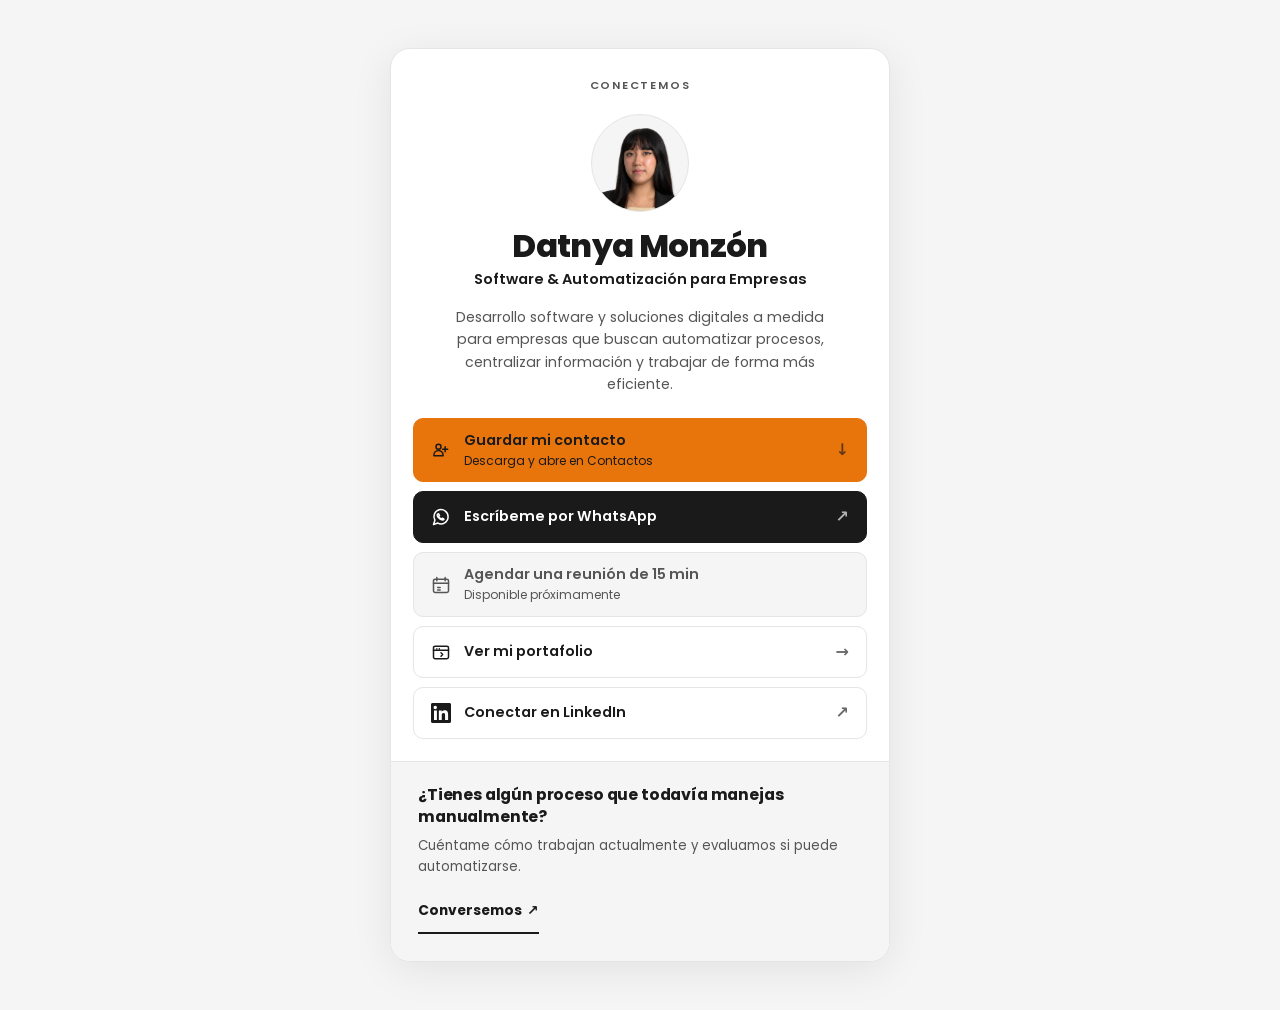
==== contacto/index.html @ d7c232b7 "feat: añadir tarjeta digital de networking" ====
<!DOCTYPE html>
<html lang="es">
<head>
  <meta charset="utf-8" />
  <meta name="viewport" content="width=device-width, initial-scale=1" />
  <meta name="robots" content="noindex, nofollow" />
  <meta name="theme-color" content="#1A1A1A" />
  <meta name="description" content="Conecta con Datnya Monzón: guarda su contacto, explora su trabajo o conversemos." />
  <title>Contacto profesional | Datnya Monzón</title>
  <link rel="icon" type="image/svg+xml" href="../assets/favicon.svg" />
  <link rel="preconnect" href="https://fonts.googleapis.com" />
  <link rel="preconnect" href="https://fonts.gstatic.com" crossorigin />
  <link href="https://fonts.googleapis.com/css2?family=Poppins:wght@400;500;600;700;800&display=swap" rel="stylesheet" />
  <link rel="stylesheet" href="../networking/networking.css" />
  <script defer src="../networking/contact-config.js"></script>
  <script defer src="../networking/analytics.js"></script>
  <script defer src="../networking/networking.js"></script>
</head>
<body class="networking-page" data-page="contacto">
  <main class="networking-shell">
    <article class="networking-card contact-landing" aria-labelledby="contact-name">
      <header class="contact-landing__header">
        <p class="networking-eyebrow">Conectemos</p>
        <div class="portrait portrait--landing">
          <img src="../assets/datnya-foto.webp" width="1000" height="1414" alt="Retrato de Datnya Monzón" fetchpriority="high" />
        </div>
        <h1 id="contact-name">Datnya Monzón</h1>
        <p class="identity-role">Software &amp; Automatización para Empresas</p>
        <p class="contact-landing__description">Desarrollo software y soluciones digitales a medida para empresas que buscan automatizar procesos, centralizar información y trabajar de forma más eficiente.</p>
      </header>
      <section class="contact-landing__actions" aria-label="Formas de conectar">
        <div id="contact-actions" class="action-list"></div>
      </section>
      <aside class="networking-cta" aria-labelledby="networking-cta-title">
        <h2 id="networking-cta-title">¿Tienes algún proceso que todavía manejas manualmente?</h2>
        <p>Cuéntame cómo trabajan actualmente y evaluamos si puede automatizarse.</p>
        <a id="networking-cta-link" href="#">Conversemos <span aria-hidden="true">↗</span></a>
      </aside>
    </article>
  </main>
</body>
</html>
---- networking/networking.css ----
/* Extensión aislada del lenguaje visual de estilos.css: Poppins, negro, blanco,
   gris y naranja reservado para la acción principal. */
:root {
  --delta: #E8740C;
  --frame: #1A1A1A;
  --frame-soft: #2D2D2D;
  --evidence: #FFFFFF;
  --meta-700: #555555;
  --meta-200: #E5E5E5;
  --meta-100: #F5F5F5;
  --ease-out: cubic-bezier(.16, 1, .3, 1);
}
*, *::before, *::after { box-sizing: border-box; }
html { min-width: 320px; }
body { margin: 0; }
.networking-page {
  min-height: 100svh;
  padding: clamp(16px, 4vw, 48px);
  background: var(--meta-100);
  color: var(--frame);
  font: 400 1rem/1.55 Poppins, system-ui, sans-serif;
  -webkit-font-smoothing: antialiased;
}
.networking-page a { color: inherit; text-decoration: none; }
.networking-page img { display: block; max-width: 100%; }
.networking-page :focus-visible { outline: 3px solid var(--delta); outline-offset: 3px; }
.networking-shell { min-height: calc(100svh - clamp(32px, 8vw, 96px)); display: grid; place-items: center; }
.networking-card {
  width: min(100%, 500px);
  overflow: hidden;
  background: var(--evidence);
  border: 1px solid var(--meta-200);
  border-radius: 20px;
  box-shadow: 0 8px 40px rgba(0,0,0,.08);
  animation: card-in .45s var(--ease-out) both;
}
.networking-eyebrow { margin: 0; font-size: .7rem; font-weight: 600; letter-spacing: .16em; text-transform: uppercase; }
.portrait { position: relative; overflow: hidden; flex: none; border-radius: 50%; }
.portrait img { width: 100%; height: 100%; object-fit: cover; object-position: center top; transform: scale(1.8); transform-origin: center top; }
.identity-role { margin: 4px 0 0; font-size: .91rem; font-weight: 600; line-height: 1.4; }

.business-card { background: var(--frame); border-color: var(--frame-soft); color: #fff; }
.business-card__identity { padding: 28px 26px 25px; background: var(--frame); color: #fff; }
.business-card__identity .networking-eyebrow { color: #cfcfcf; }
.business-card__profile { display: flex; gap: 18px; align-items: center; margin-top: 25px; }
.portrait--card { width: 82px; height: 82px; background: #f3f3f3; border: 2px solid rgba(255,255,255,.45); }
.business-card h1, .contact-landing h1 { margin: 0; font-size: clamp(1.55rem, 6vw, 2rem); line-height: 1.15; letter-spacing: -.02em; font-weight: 800; }
.business-card__description { margin: 22px 0 0; max-width: 42ch; color: #e0e0e0; font-size: .9rem; line-height: 1.55; }
.qr-card { padding: 25px 24px 31px; text-align: center; background: var(--frame); color: #fff; }
.qr-card__frame { width: min(72vw, 258px); height: min(72vw, 258px); margin: 0 auto; padding: 9px; background: #fff; border: 1px solid var(--meta-200); border-radius: 12px; }
.qr-card__frame img { width: 100%; height: 100%; image-rendering: crisp-edges; }
.qr-card__instruction { margin: 19px auto 4px; max-width: 30ch; font-size: .92rem; font-weight: 600; line-height: 1.45; }
.qr-card__domain { margin: 0; color: #cfcfcf; font-size: .78rem; }

.contact-landing__header { padding: 28px 27px 22px; text-align: center; }
.contact-landing__header .networking-eyebrow { color: var(--meta-700); }
.portrait--landing { width: 98px; height: 98px; margin: 20px auto 16px; background: var(--meta-100); border: 1px solid var(--meta-200); }
.contact-landing__description { margin: 16px auto 0; max-width: 43ch; color: var(--meta-700); font-size: .88rem; line-height: 1.6; }
.contact-landing__actions { padding: 0 22px 22px; }
.action-list { display: grid; gap: 9px; }
.action-button {
  min-height: 52px;
  display: flex;
  gap: 13px;
  align-items: center;
  width: 100%;
  padding: 12px 17px;
  border: 1px solid var(--meta-200);
  border-radius: 10px;
  background: #fff;
  color: var(--frame);
  font: 600 .89rem/1.4 Poppins, system-ui, sans-serif;
  transition: transform .2s var(--ease-out), box-shadow .2s var(--ease-out), border-color .2s var(--ease-out);
}
.action-button svg { width: 20px; height: 20px; flex: none; }
.action-button__label { flex: 1; }
.action-button__arrow { flex: none; font-size: 1rem; line-height: 1; opacity: .65; }
.action-button--primary { background: var(--delta); border-color: var(--delta); color: var(--frame) !important; }
.action-button--strong { background: var(--frame); border-color: var(--frame); color: #fff !important; }
.action-button--disabled { background: var(--meta-100); color: var(--meta-700); cursor: not-allowed; }
.action-button__hint { display: block; margin-top: 2px; font-size: .75rem; font-weight: 400; }
.action-button:not(.action-button--disabled):hover { transform: translateY(-2px); box-shadow: 0 6px 20px rgba(0,0,0,.12); border-color: var(--frame); }
.action-button:not(.action-button--disabled):active { transform: scale(.985); }
.networking-cta { padding: 22px 27px 27px; border-top: 1px solid var(--meta-200); background: var(--meta-100); }
.networking-cta h2 { margin: 0; font-size: .99rem; line-height: 1.4; letter-spacing: -.01em; }
.networking-cta p { margin: 8px 0 12px; color: var(--meta-700); font-size: .83rem; line-height: 1.55; }
.networking-cta a { display: inline-flex; gap: 5px; align-items: center; min-height: 44px; font-size: .86rem; font-weight: 700; border-bottom: 2px solid var(--frame); }
.networking-cta a:hover { color: var(--frame); border-color: var(--delta); }
@keyframes card-in { from { opacity: 0; transform: translateY(9px); } to { opacity: 1; transform: translateY(0); } }
@media (max-width: 380px) {
  .networking-page { padding: 10px; }
  .business-card__identity { padding: 22px 18px; }
  .business-card__profile { gap: 12px; }
  .portrait--card { width: 70px; height: 70px; }
  .contact-landing__header { padding-inline: 20px; }
  .contact-landing__actions { padding-inline: 16px; }
}
@media (prefers-reduced-motion: reduce) {
  .networking-card { animation: none; }
  .action-button { transition: none; }
}
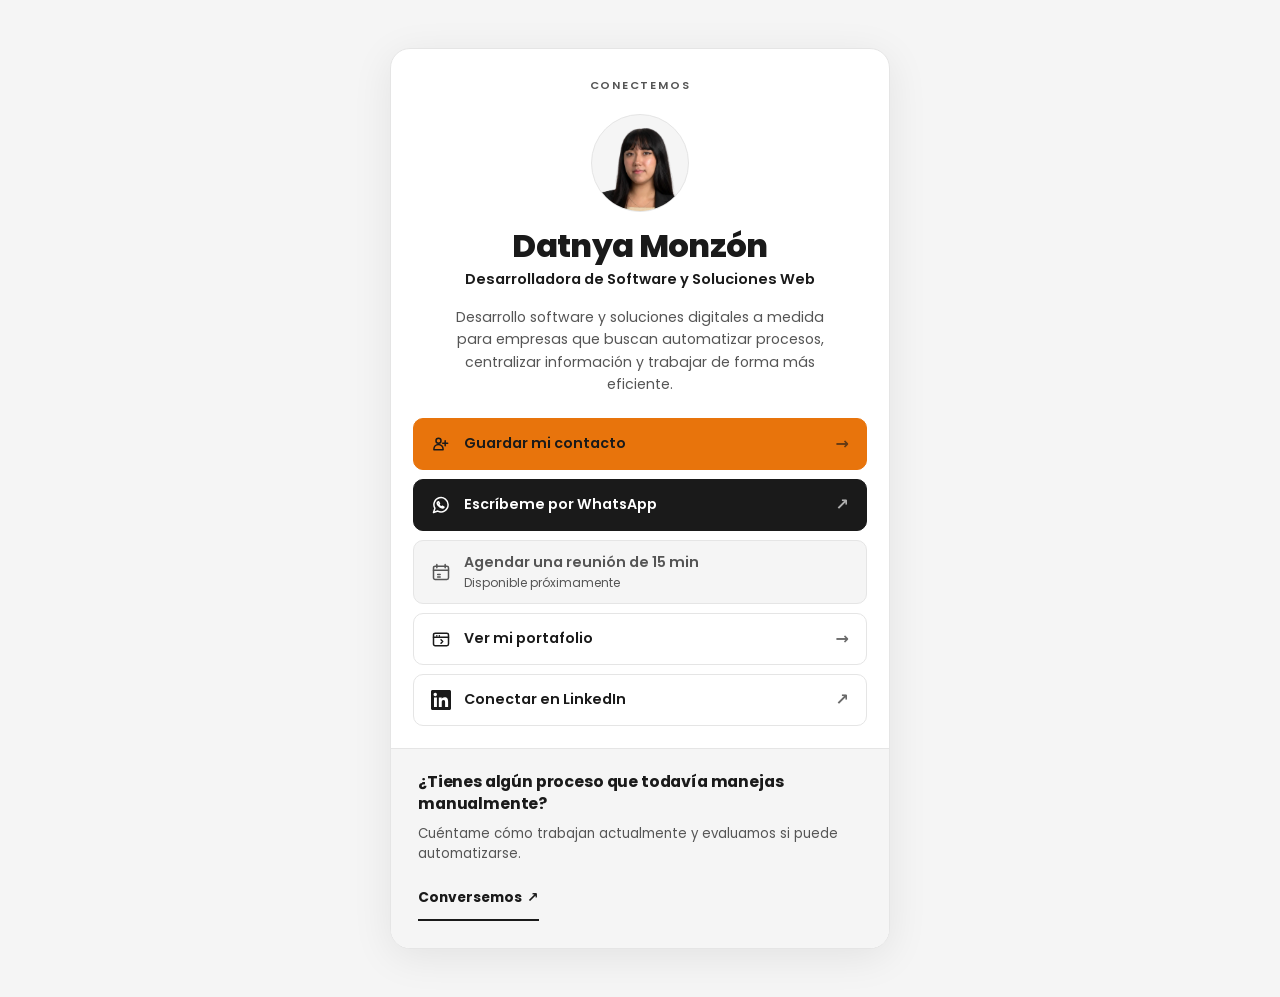
==== commit fa5623e7: "Refinar tarjeta digital y abrir contacto con vCard pública" ====
--- a/contacto/index.html
+++ b/contacto/index.html
@@ -25,7 +25,7 @@
           <img src="../assets/datnya-foto.webp" width="1000" height="1414" alt="Retrato de Datnya Monzón" fetchpriority="high" />
         </div>
         <h1 id="contact-name">Datnya Monzón</h1>
-        <p class="identity-role">Software &amp; Automatización para Empresas</p>
+        <p class="identity-role">Desarrolladora de Software y Soluciones Web</p>
         <p class="contact-landing__description">Desarrollo software y soluciones digitales a medida para empresas que buscan automatizar procesos, centralizar información y trabajar de forma más eficiente.</p>
       </header>
       <section class="contact-landing__actions" aria-label="Formas de conectar">
--- a/networking/networking.css
+++ b/networking/networking.css
@@ -41,11 +41,9 @@
 
 .business-card { background: var(--frame); border-color: var(--frame-soft); color: #fff; }
 .business-card__identity { padding: 28px 26px 25px; background: var(--frame); color: #fff; }
-.business-card__identity .networking-eyebrow { color: #cfcfcf; }
-.business-card__profile { display: flex; gap: 18px; align-items: center; margin-top: 25px; }
+.business-card__profile { display: flex; gap: 18px; align-items: center; }
 .portrait--card { width: 82px; height: 82px; background: #f3f3f3; border: 2px solid rgba(255,255,255,.45); }
 .business-card h1, .contact-landing h1 { margin: 0; font-size: clamp(1.55rem, 6vw, 2rem); line-height: 1.15; letter-spacing: -.02em; font-weight: 800; }
-.business-card__description { margin: 22px 0 0; max-width: 42ch; color: #e0e0e0; font-size: .9rem; line-height: 1.55; }
 .qr-card { padding: 25px 24px 31px; text-align: center; background: var(--frame); color: #fff; }
 .qr-card__frame { width: min(72vw, 258px); height: min(72vw, 258px); margin: 0 auto; padding: 9px; background: #fff; border: 1px solid var(--meta-200); border-radius: 12px; }
 .qr-card__frame img { width: 100%; height: 100%; image-rendering: crisp-edges; }
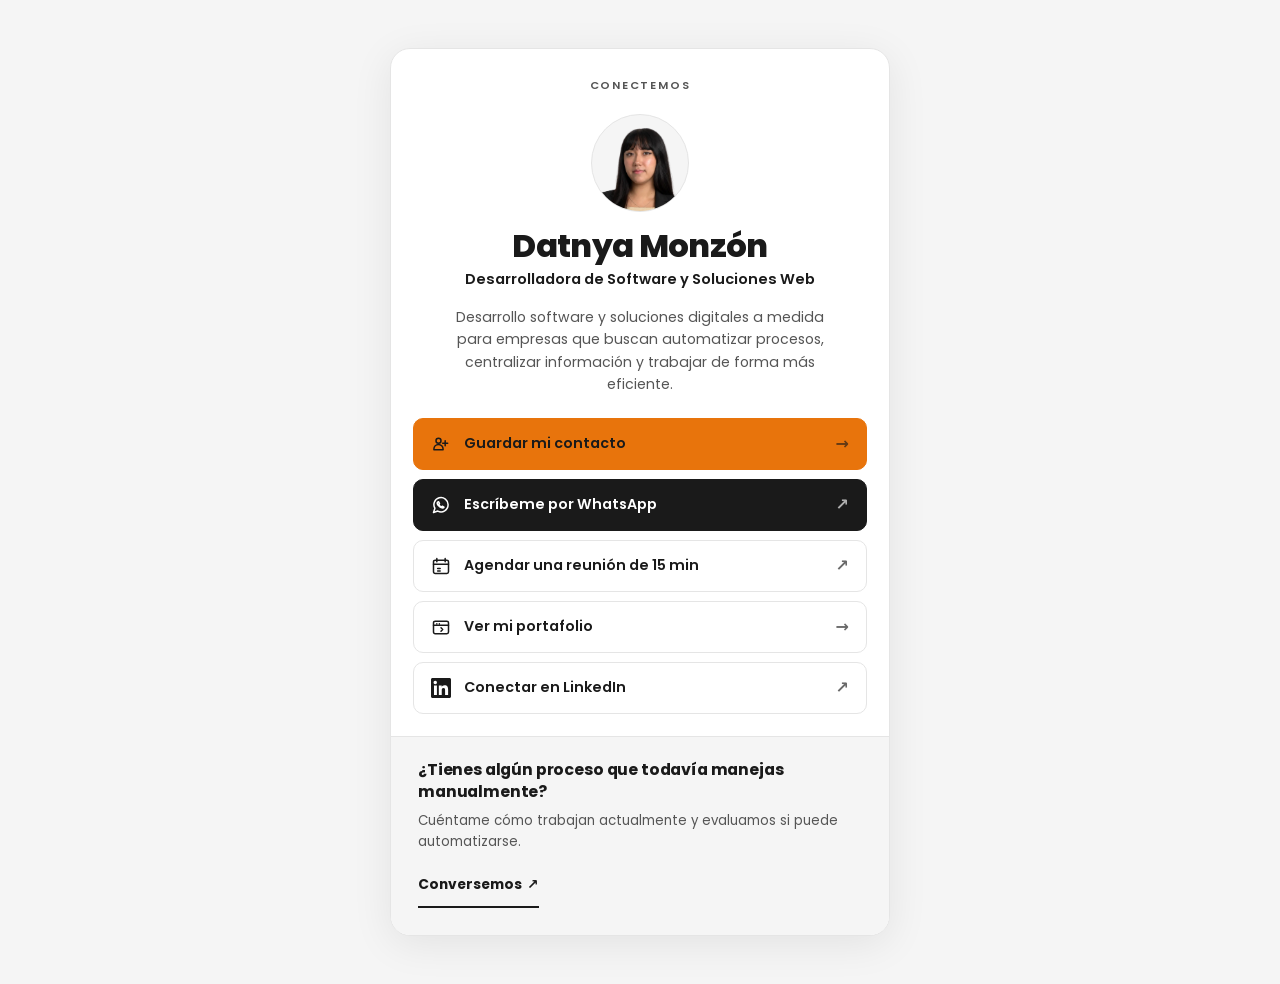
==== commit 313ca234: "Mostrar nombre de contacto antes de abrir vCard" ====
--- a/contacto/index.html
+++ b/contacto/index.html
@@ -38,5 +38,12 @@
       </aside>
     </article>
   </main>
+  <dialog id="contact-dialog" class="contact-dialog" aria-labelledby="contact-dialog-title" aria-describedby="contact-dialog-description">
+    <button id="contact-dialog-close" class="contact-dialog__close" type="button" aria-label="Cerrar">×</button>
+    <h2 id="contact-dialog-title">Guardar contacto</h2>
+    <p id="contact-dialog-description">La ficha está preparada con el nombre <strong id="contact-display-name"></strong>.</p>
+    <p class="contact-dialog__note">Después, confirma «Guardar» en tu teléfono.</p>
+    <a id="contact-dialog-save" class="action-button action-button--primary contact-dialog__save" href="/datnya-monzon.vcf" autofocus>Guardar contacto <span aria-hidden="true">→</span></a>
+  </dialog>
 </body>
 </html>
--- a/networking/networking.css
+++ b/networking/networking.css
@@ -68,6 +68,8 @@
   background: #fff;
   color: var(--frame);
   font: 600 .89rem/1.4 Poppins, system-ui, sans-serif;
+  text-align: left;
+  cursor: pointer;
   transition: transform .2s var(--ease-out), box-shadow .2s var(--ease-out), border-color .2s var(--ease-out);
 }
 .action-button svg { width: 20px; height: 20px; flex: none; }
@@ -79,6 +81,25 @@
 .action-button__hint { display: block; margin-top: 2px; font-size: .75rem; font-weight: 400; }
 .action-button:not(.action-button--disabled):hover { transform: translateY(-2px); box-shadow: 0 6px 20px rgba(0,0,0,.12); border-color: var(--frame); }
 .action-button:not(.action-button--disabled):active { transform: scale(.985); }
+.contact-dialog {
+  width: min(calc(100% - 32px), 420px);
+  max-width: none;
+  padding: 30px 26px 26px;
+  border: 1px solid var(--meta-200);
+  border-radius: 18px;
+  box-shadow: 0 20px 60px rgba(0,0,0,.2);
+  color: var(--frame);
+  font: 400 1rem/1.55 Poppins, system-ui, sans-serif;
+}
+.contact-dialog::backdrop { background: rgba(0,0,0,.62); }
+.contact-dialog__close { position: absolute; top: 9px; right: 9px; width: 44px; height: 44px; padding: 0; border: 0; border-radius: 50%; background: transparent; color: var(--meta-700); font: 400 1.8rem/1 Poppins, system-ui, sans-serif; cursor: pointer; }
+.contact-dialog__close:hover { background: var(--meta-100); }
+.contact-dialog h2 { margin: 0 40px 12px 0; font-size: 1.35rem; line-height: 1.25; }
+.contact-dialog p { margin: 0; font-size: .91rem; }
+.contact-dialog strong { color: var(--frame); }
+.contact-dialog .contact-dialog__note { margin-top: 10px; color: var(--meta-700); font-size: .82rem; }
+.contact-dialog__save { justify-content: center; margin-top: 24px; text-align: center; }
+.contact-dialog__save span { margin-left: auto; }
 .networking-cta { padding: 22px 27px 27px; border-top: 1px solid var(--meta-200); background: var(--meta-100); }
 .networking-cta h2 { margin: 0; font-size: .99rem; line-height: 1.4; letter-spacing: -.01em; }
 .networking-cta p { margin: 8px 0 12px; color: var(--meta-700); font-size: .83rem; line-height: 1.55; }
